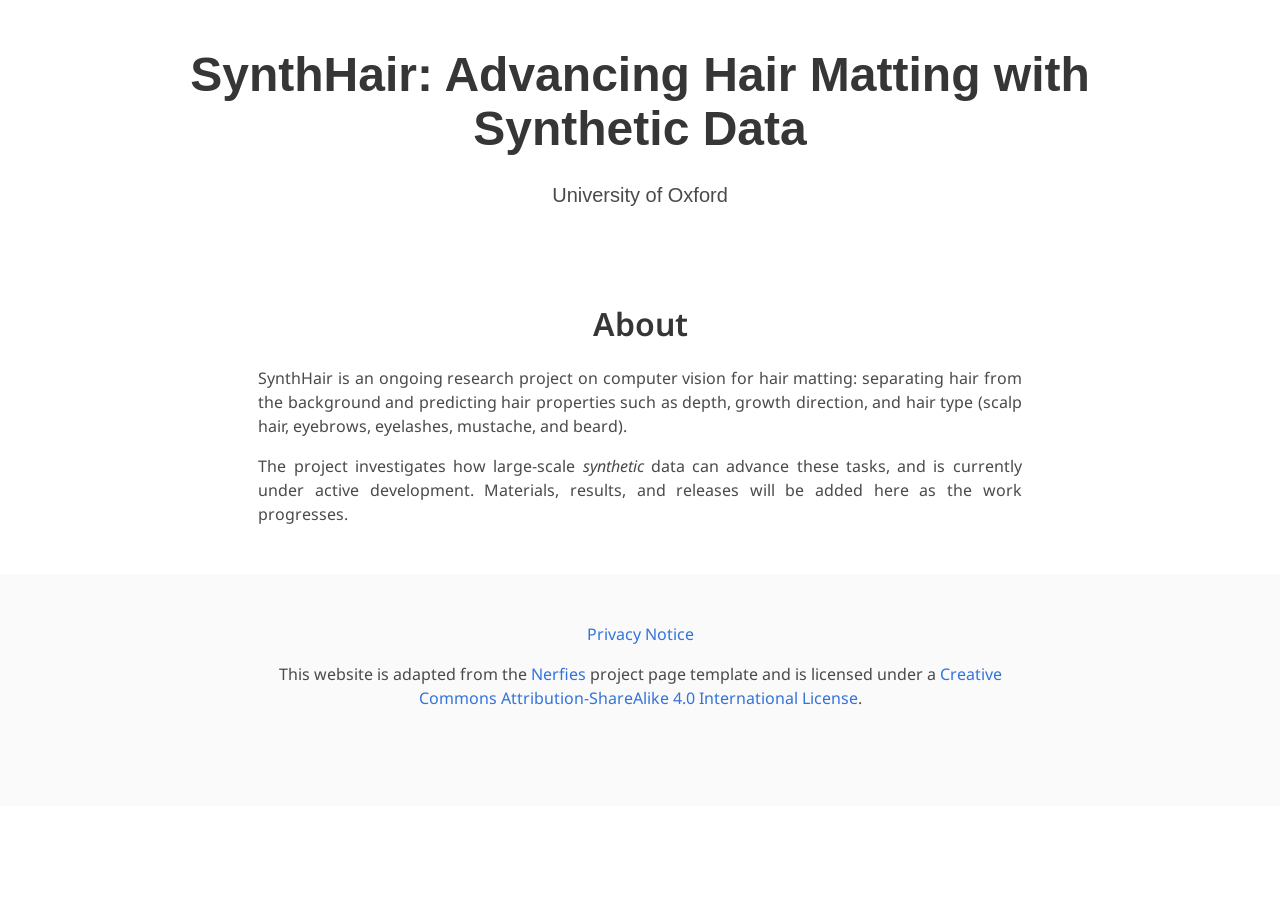
==== index.html @ 021d95e2 "Initial SynthHair project page with privacy notice." ====
<!DOCTYPE html>
<html>
<head>
  <meta charset="utf-8">
  <meta name="description"
        content="SynthHair: Advancing Hair Matting with Synthetic Data. A research project at the University of Oxford.">
  <meta name="keywords" content="SynthHair, Hair Matting, Synthetic Data, Computer Vision">
  <meta name="viewport" content="width=device-width, initial-scale=1">
  <title>SynthHair: Advancing Hair Matting with Synthetic Data</title>

  <link href="https://fonts.googleapis.com/css?family=Google+Sans|Noto+Sans|Castoro"
        rel="stylesheet">

  <link rel="stylesheet" href="./static/css/bulma.min.css">
  <link rel="stylesheet" href="./static/css/fontawesome.all.min.css">
  <link rel="stylesheet" href="./static/css/index.css">

  <script defer src="./static/js/fontawesome.all.min.js"></script>
</head>
<body>

<section class="hero">
  <div class="hero-body">
    <div class="container is-max-desktop">
      <div class="columns is-centered">
        <div class="column has-text-centered">
          <h1 class="title is-1 publication-title">
            SynthHair: Advancing Hair Matting with Synthetic Data
          </h1>
          <div class="is-size-5 publication-authors">
            <span class="author-block">University of Oxford</span>
          </div>
        </div>
      </div>
    </div>
  </div>
</section>

<section class="section">
  <div class="container is-max-desktop">
    <div class="columns is-centered has-text-centered">
      <div class="column is-four-fifths">
        <h2 class="title is-3">About</h2>
        <div class="content has-text-justified">
          <p>
            SynthHair is an ongoing research project on computer vision for hair matting:
            separating hair from the background and predicting hair properties such as
            depth, growth direction, and hair type (scalp hair, eyebrows, eyelashes,
            mustache, and beard).
          </p>
          <p>
            The project investigates how large-scale <em>synthetic</em> data can advance
            these tasks, and is currently under active development. Materials, results,
            and releases will be added here as the work progresses.
          </p>
        </div>
      </div>
    </div>
  </div>
</section>

<footer class="footer">
  <div class="container">
    <div class="columns is-centered">
      <div class="column is-8">
        <div class="content has-text-centered">
          <p>
            <a href="./privacy.html">Privacy Notice</a>
          </p>
          <p>
            This website is adapted from the
            <a href="https://nerfies.github.io">Nerfies</a> project page template
            and is licensed under a
            <a rel="license" href="http://creativecommons.org/licenses/by-sa/4.0/">
              Creative Commons Attribution-ShareAlike 4.0 International License</a>.
          </p>
        </div>
      </div>
    </div>
  </div>
</footer>

</body>
</html>
---- static/css/index.css ----
body {
  font-family: 'Noto Sans', sans-serif;
}


.footer .icon-link {
    font-size: 25px;
    color: #000;
}

.link-block a {
    margin-top: 5px;
    margin-bottom: 5px;
}

.dnerf {
  font-variant: small-caps;
}


.teaser .hero-body {
  padding-top: 0;
  padding-bottom: 3rem;
}

.teaser {
  font-family: 'Google Sans', sans-serif;
}


.publication-title {
}

.publication-banner {
  max-height: parent;

}

.publication-banner video {
  position: relative;
  left: auto;
  top: auto;
  transform: none;
  object-fit: fit;
}

.publication-header .hero-body {
}

.publication-title {
    font-family: 'Google Sans', sans-serif;
}

.publication-authors {
    font-family: 'Google Sans', sans-serif;
}

.publication-venue {
    color: #555;
    width: fit-content;
    font-weight: bold;
}

.publication-awards {
    color: #ff3860;
    width: fit-content;
    font-weight: bolder;
}

.publication-authors {
}

.publication-authors a {
   color: hsl(204, 86%, 53%) !important;
}

.publication-authors a:hover {
    text-decoration: underline;
}

.author-block {
  display: inline-block;
}

.publication-banner img {
}

.publication-authors {
  /*color: #4286f4;*/
}

.publication-video {
    position: relative;
    width: 100%;
    height: 0;
    padding-bottom: 56.25%;

    overflow: hidden;
    border-radius: 10px !important;
}

.publication-video iframe {
    position: absolute;
    top: 0;
    left: 0;
    width: 100%;
    height: 100%;
}

.publication-body img {
}

.results-carousel {
  overflow: hidden;
}

.results-carousel .item {
  margin: 5px;
  overflow: hidden;
  border: 1px solid #bbb;
  border-radius: 10px;
  padding: 0;
  font-size: 0;
}

.results-carousel video {
  margin: 0;
}


.interpolation-panel {
  background: #f5f5f5;
  border-radius: 10px;
}

.interpolation-panel .interpolation-image {
  width: 100%;
  border-radius: 5px;
}

.interpolation-video-column {
}

.interpolation-panel .slider {
  margin: 0 !important;
}

.interpolation-panel .slider {
  margin: 0 !important;
}

#interpolation-image-wrapper {
  width: 100%;
}
#interpolation-image-wrapper img {
  border-radius: 5px;
}
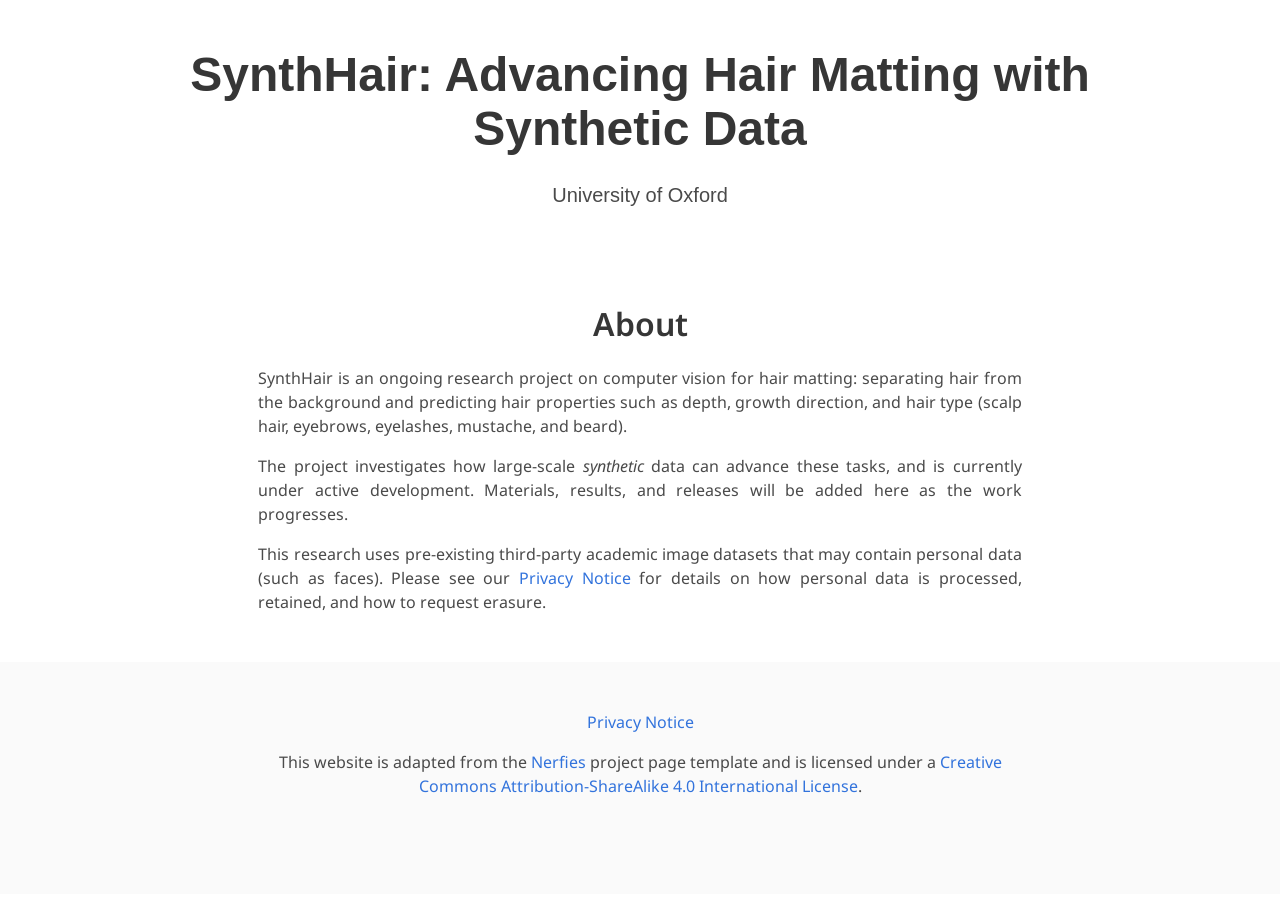
==== commit 2858bc76: "Mention privacy notice in the About section text." ====
--- a/index.html
+++ b/index.html
@@ -53,6 +53,12 @@
             these tasks, and is currently under active development. Materials, results,
             and releases will be added here as the work progresses.
           </p>
+          <p>
+            This research uses pre-existing third-party academic image datasets that may
+            contain personal data (such as faces). Please see our
+            <a href="./privacy.html">Privacy Notice</a> for details on how personal data
+            is processed, retained, and how to request erasure.
+          </p>
         </div>
       </div>
     </div>
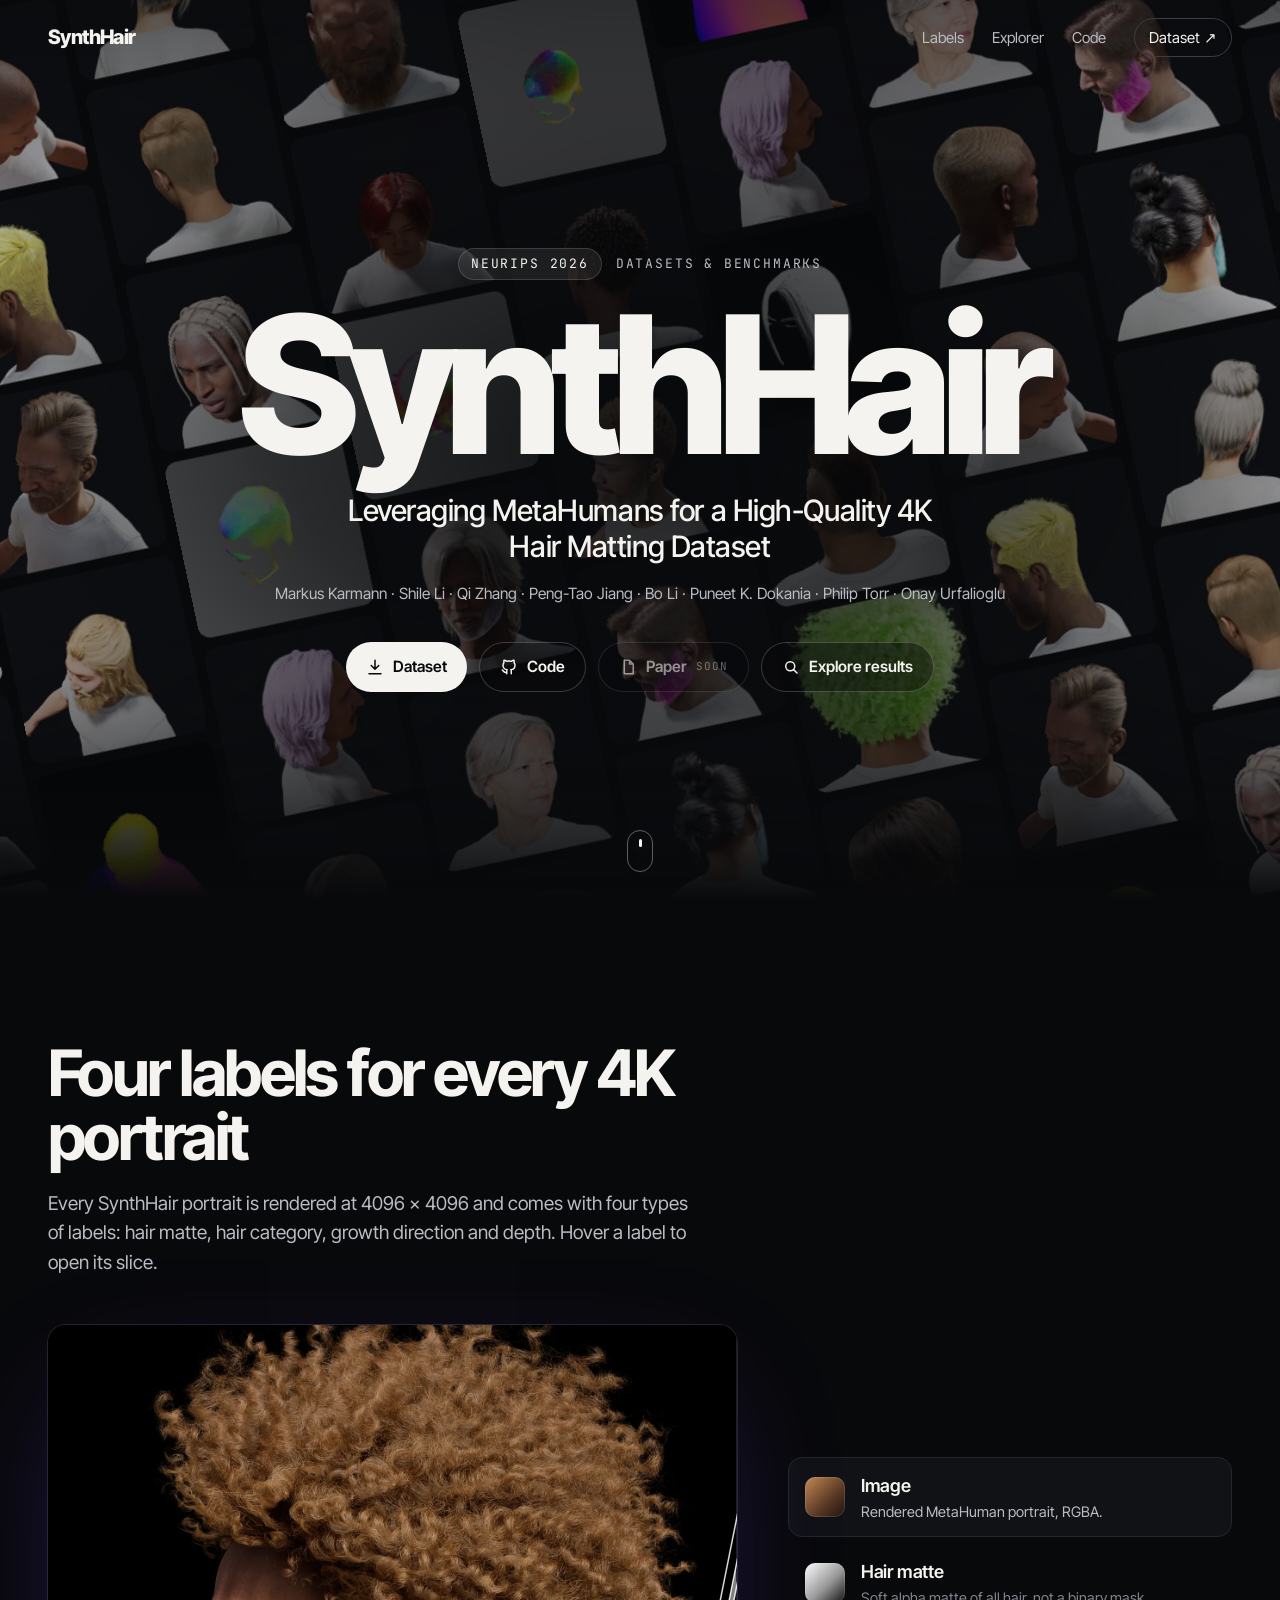
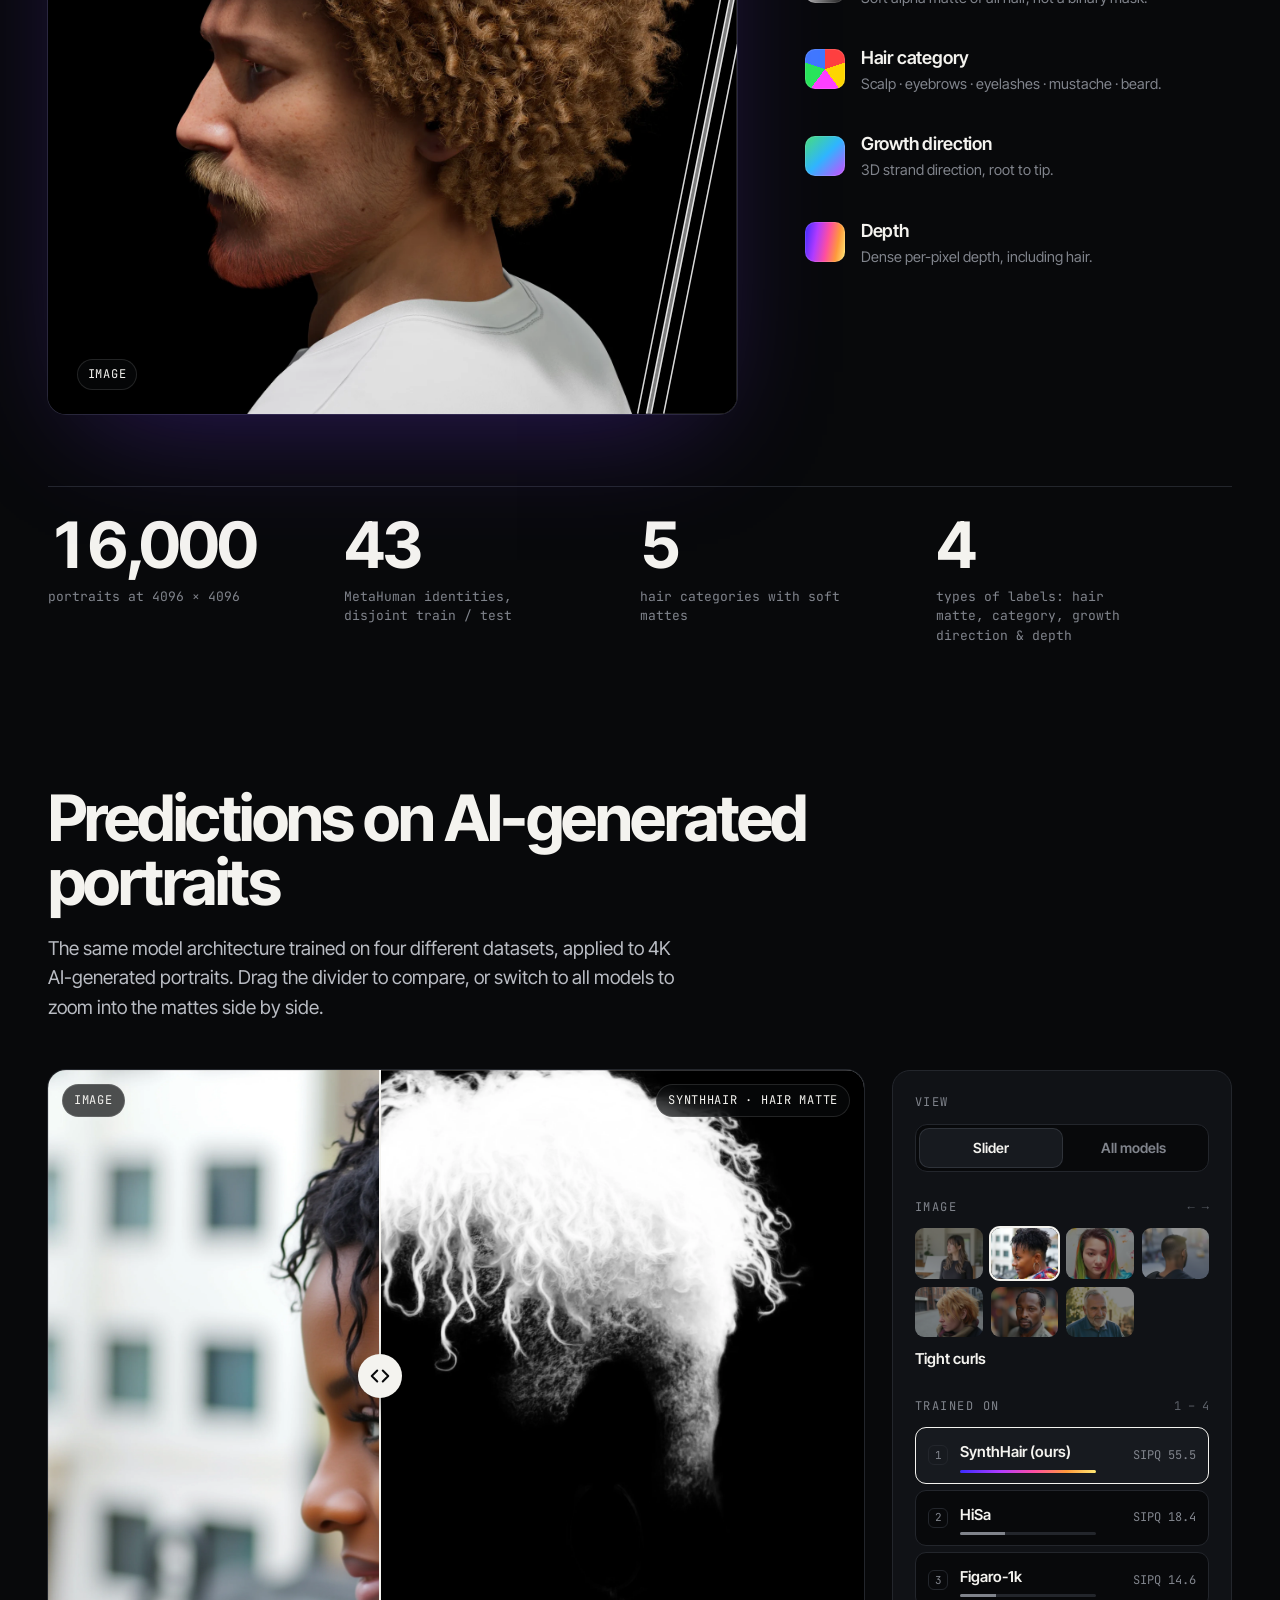
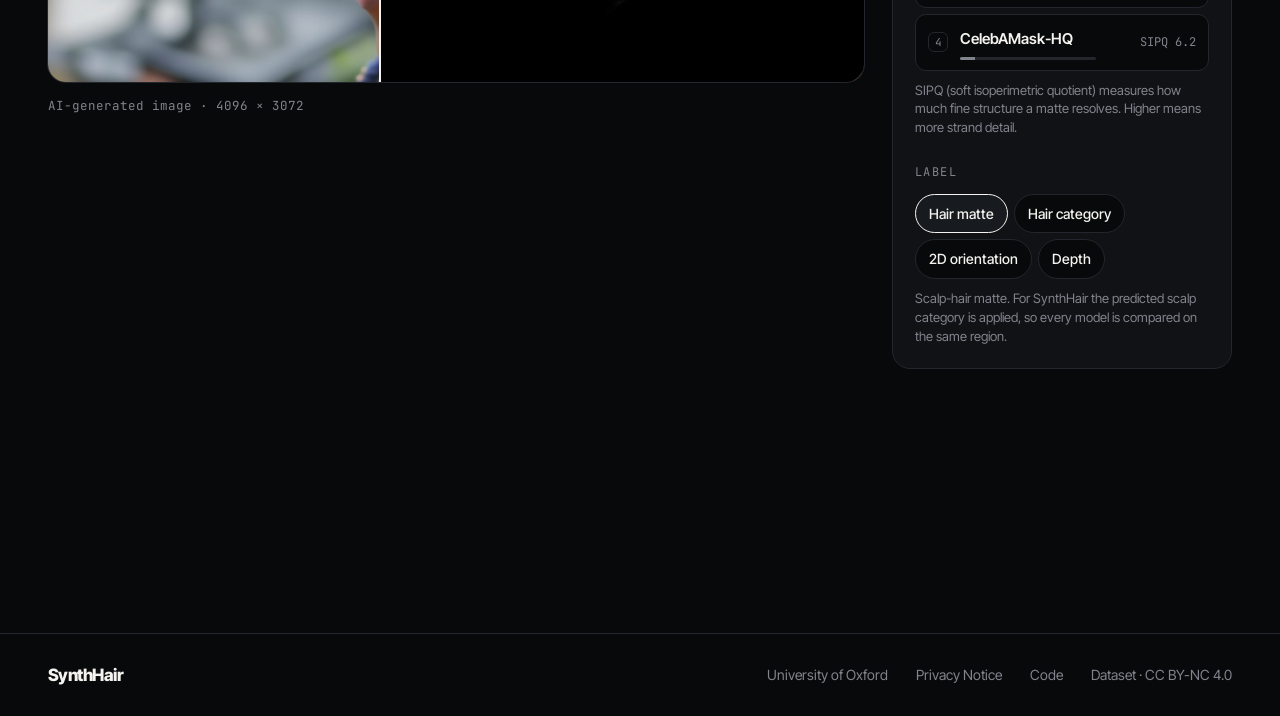
==== commit 499d095d: "Replace placeholder with interactive SynthHair project page. Add animated label slicer, training-dat" ====
--- a/index.html
+++ b/index.html
@@ -1,89 +1,202 @@
 <!DOCTYPE html>
-<html>
+<html lang="en">
 <head>
   <meta charset="utf-8">
+  <meta name="viewport" content="width=device-width, initial-scale=1">
+  <title>SynthHair: Leveraging MetaHumans for a High-Quality 4K Hair Matting Dataset</title>
   <meta name="description"
-        content="SynthHair: Advancing Hair Matting with Synthetic Data. A research project at the University of Oxford.">
-  <meta name="keywords" content="SynthHair, Hair Matting, Synthetic Data, Computer Vision">
-  <meta name="viewport" content="width=device-width, initial-scale=1">
-  <title>SynthHair: Advancing Hair Matting with Synthetic Data</title>
-
-  <link href="https://fonts.googleapis.com/css?family=Google+Sans|Noto+Sans|Castoro"
-        rel="stylesheet">
-
-  <link rel="stylesheet" href="./static/css/bulma.min.css">
-  <link rel="stylesheet" href="./static/css/fontawesome.all.min.css">
-  <link rel="stylesheet" href="./static/css/index.css">
-
-  <script defer src="./static/js/fontawesome.all.min.js"></script>
+        content="SynthHair: 16,000 synthetic 4K portraits with soft hair alpha, hair categories, growth direction and depth labels. A research project at the University of Oxford.">
+  <meta name="keywords" content="SynthHair, Hair Matting, Synthetic Data, MetaHuman, Computer Vision, Dataset">
+  <meta property="og:title" content="SynthHair">
+  <meta property="og:description" content="A high-quality 4K hair matting dataset built from MetaHumans.">
+  <meta property="og:image" content="./static/media/hero/rgb.webp">
+  <meta name="theme-color" content="#08090b">
+  <link rel="icon" href="./static/favicon.svg" type="image/svg+xml">
+
+  <link rel="preload" href="./static/fonts/inter-tight-800.woff2" as="font" type="font/woff2" crossorigin>
+  <link rel="stylesheet" href="./static/css/site.css">
+  <script defer src="./static/media/explorer/manifest.js"></script>
+  <script defer src="./static/js/site.js"></script>
 </head>
 <body>
 
-<section class="hero">
-  <div class="hero-body">
-    <div class="container is-max-desktop">
-      <div class="columns is-centered">
-        <div class="column has-text-centered">
-          <h1 class="title is-1 publication-title">
-            SynthHair: Advancing Hair Matting with Synthetic Data
-          </h1>
-          <div class="is-size-5 publication-authors">
-            <span class="author-block">University of Oxford</span>
+<nav class="nav" id="nav">
+  <a class="nav-brand" href="#top">SynthHair</a>
+  <div class="nav-links">
+    <a href="#frame">Labels</a>
+    <a href="#explorer">Explorer</a>
+    <a href="https://github.com/mkarmann/synth-hair" target="_blank" rel="noopener">Code</a>
+    <a class="nav-cta" href="https://doi.org/10.7910/DVN/KTSTEW" target="_blank" rel="noopener">Dataset ↗</a>
+  </div>
+</nav>
+
+<header class="landing" id="top">
+  <div class="wall" id="wall" aria-hidden="true"></div>
+  <div class="landing-shade" aria-hidden="true"></div>
+
+  <div class="landing-content">
+    <div class="eyebrow reveal">
+      <span class="pill">NeurIPS 2026</span>
+      <span>Datasets &amp; Benchmarks</span>
+    </div>
+    <h1 class="title reveal" style="--d: 80ms">SynthHair</h1>
+    <p class="subtitle reveal" style="--d: 160ms">
+      Leveraging MetaHumans for a High-Quality 4K Hair&nbsp;Matting&nbsp;Dataset
+    </p>
+    <p class="authors reveal" style="--d: 240ms">
+      Markus Karmann · Shile Li · Qi Zhang · Peng-Tao Jiang · Bo Li ·
+      Puneet K. Dokania · Philip Torr · Onay Urfalioglu
+    </p>
+    <div class="actions reveal" style="--d: 320ms">
+      <a class="btn btn-primary" href="https://doi.org/10.7910/DVN/KTSTEW" target="_blank" rel="noopener">
+        <svg viewBox="0 0 24 24" aria-hidden="true"><path d="M12 3v12m0 0-5-5m5 5 5-5M4 21h16"/></svg>
+        Dataset
+      </a>
+      <a class="btn btn-ghost" href="https://github.com/mkarmann/synth-hair" target="_blank" rel="noopener">
+        <svg viewBox="0 0 24 24" aria-hidden="true"><path d="M9 19c-4.3 1.4-4.3-2.5-6-3m12 5v-3.5c0-1 .1-1.4-.5-2 2.8-.3 5.5-1.4 5.5-6a4.6 4.6 0 0 0-1.3-3.2 4.2 4.2 0 0 0-.1-3.2s-1.1-.3-3.5 1.3a12.3 12.3 0 0 0-6.2 0C6.5 2.8 5.4 3.1 5.4 3.1a4.2 4.2 0 0 0-.1 3.2A4.6 4.6 0 0 0 4 9.5c0 4.6 2.7 5.7 5.5 6-.6.6-.6 1.2-.5 2V21"/></svg>
+        Code
+      </a>
+      <span class="btn btn-ghost is-disabled" title="Coming soon">
+        <svg viewBox="0 0 24 24" aria-hidden="true"><path d="M7 3h7l5 5v13H7zM14 3v5h5"/></svg>
+        Paper <small>soon</small>
+      </span>
+      <a class="btn btn-ghost" href="#explorer">
+        <svg viewBox="0 0 24 24" aria-hidden="true"><circle cx="11" cy="11" r="6"/><path d="m20 20-4.5-4.5"/></svg>
+        Explore results
+      </a>
+    </div>
+  </div>
+
+  <a class="scroll-cue" href="#frame" aria-label="Scroll down"><span></span></a>
+</header>
+
+<main>
+
+  <section class="section" id="frame">
+    <div class="section-head">
+      <h2>Four labels for every 4K portrait</h2>
+      <p class="lede">
+        Every SynthHair portrait is rendered at 4096 × 4096 and comes with four types of labels:
+        hair matte, hair category, growth direction and depth. Hover a label to open its slice.
+      </p>
+    </div>
+
+    <div class="frame-grid">
+      <div class="slicer" id="slicer">
+        <img class="slice" data-layer="0" src="./static/media/hero/rgb.webp" alt="Rendered MetaHuman portrait">
+        <img class="slice" data-layer="1" src="./static/media/hero/matte.webp" alt="Hair matte">
+        <img class="slice" data-layer="2" src="./static/media/hero/categories.webp" alt="Hair category mattes">
+        <img class="slice" data-layer="3" src="./static/media/hero/growth.webp" alt="3D hair growth direction">
+        <img class="slice" data-layer="4" src="./static/media/hero/depth.webp" alt="Depth">
+        <svg class="slice-lines" id="slice-lines" viewBox="0 0 100 100" preserveAspectRatio="none" aria-hidden="true"></svg>
+        <div class="slice-tags" id="slice-tags" aria-hidden="true"></div>
+      </div>
+
+      <ol class="legend" id="legend">
+        <li data-layer="0">
+          <span class="legend-swatch sw-rgb"></span>
+          <div><b>Image</b><span>Rendered MetaHuman portrait, RGBA.</span></div>
+        </li>
+        <li data-layer="1">
+          <span class="legend-swatch sw-matte"></span>
+          <div><b>Hair matte</b><span>Soft alpha matte of all hair, not a binary mask.</span></div>
+        </li>
+        <li data-layer="2">
+          <span class="legend-swatch sw-cat"></span>
+          <div><b>Hair category</b><span>Scalp · eyebrows · eyelashes · mustache · beard.</span></div>
+        </li>
+        <li data-layer="3">
+          <span class="legend-swatch sw-growth"></span>
+          <div><b>Growth direction</b><span>3D strand direction, root to tip.</span></div>
+        </li>
+        <li data-layer="4">
+          <span class="legend-swatch sw-depth"></span>
+          <div><b>Depth</b><span>Dense per-pixel depth, including hair.</span></div>
+        </li>
+      </ol>
+    </div>
+
+    <dl class="facts">
+      <div><dt data-count="16000">16,000</dt><dd>portraits at 4096 × 4096</dd></div>
+      <div><dt data-count="43">43</dt><dd>MetaHuman identities, disjoint train / test</dd></div>
+      <div><dt data-count="5">5</dt><dd>hair categories with soft mattes</dd></div>
+      <div><dt data-count="4">4</dt><dd>types of labels: hair matte, category, growth direction &amp; depth</dd></div>
+    </dl>
+  </section>
+
+  <section class="section" id="explorer">
+    <div class="section-head">
+      <h2>Predictions on AI-generated portraits</h2>
+      <p class="lede">
+        The same model architecture trained on four different datasets, applied to 4K AI-generated portraits.
+        Drag the divider to compare, or switch to all models to zoom into the mattes side by side.
+      </p>
+    </div>
+
+    <div class="explorer">
+      <div class="stage-wrap">
+        <div class="stage" id="stage" tabindex="0" aria-label="Prediction viewer">
+          <div class="stage-single" id="stage-single">
+            <img class="stage-img" id="img-base" alt="">
+            <div class="stage-pred" id="pred-clip"><img class="stage-img" id="img-pred" alt=""></div>
+            <div class="divider" id="divider"><span class="divider-knob"><svg viewBox="0 0 24 24"><path d="m9 6-6 6 6 6M15 6l6 6-6 6"/></svg></span></div>
+            <span class="stage-tag tag-left">Image</span>
+            <span class="stage-tag tag-right" id="tag-right">Prediction</span>
           </div>
+          <div class="stage-grid" id="stage-grid"></div>
+          <div class="stage-loading" id="stage-loading"><span></span></div>
+        </div>
+        <div class="stage-caption">
+          <span class="mono" id="caption-meta">AI-generated image · 4096 × 3072</span>
         </div>
       </div>
-    </div>
-  </div>
-</section>
-
-<section class="section">
-  <div class="container is-max-desktop">
-    <div class="columns is-centered has-text-centered">
-      <div class="column is-four-fifths">
-        <h2 class="title is-3">About</h2>
-        <div class="content has-text-justified">
-          <p>
-            SynthHair is an ongoing research project on computer vision for hair matting:
-            separating hair from the background and predicting hair properties such as
-            depth, growth direction, and hair type (scalp hair, eyebrows, eyelashes,
-            mustache, and beard).
-          </p>
-          <p>
-            The project investigates how large-scale <em>synthetic</em> data can advance
-            these tasks, and is currently under active development. Materials, results,
-            and releases will be added here as the work progresses.
-          </p>
-          <p>
-            This research uses pre-existing third-party academic image datasets that may
-            contain personal data (such as faces). Please see our
-            <a href="./privacy.html">Privacy Notice</a> for details on how personal data
-            is processed, retained, and how to request erasure.
-          </p>
-        </div>
-      </div>
-    </div>
-  </div>
-</section>
+
+      <aside class="controls">
+        <div class="control">
+          <div class="control-label">View</div>
+          <div class="segmented" id="view-toggle" role="tablist">
+            <button class="is-active" data-view="single">Slider</button>
+            <button data-view="grid">All models</button>
+          </div>
+        </div>
+
+        <div class="control">
+          <div class="control-label">Image <span class="mono hint">← →</span></div>
+          <div class="thumbs" id="thumbs"></div>
+        </div>
+
+        <div class="control" id="model-control">
+          <div class="control-label">Trained on <span class="mono hint">1 – 4</span></div>
+          <div class="models" id="models"></div>
+          <p class="note">SIPQ (soft isoperimetric quotient) measures how much fine structure a matte resolves. Higher means more strand detail.</p>
+        </div>
+
+        <div class="control" id="label-control">
+          <div class="control-label">Label</div>
+          <div class="chips" id="labels"></div>
+          <p class="note" id="label-note"></p>
+        </div>
+      </aside>
+    </div>
+
+  </section>
+
+  <section class="section section-narrow" id="privacy">
+    <p class="about-small">
+      This research uses pre-existing third-party academic image datasets that may contain personal
+      data (such as faces). Please see our <a href="./privacy.html">Privacy Notice</a> for details on how
+      personal data is processed, retained, and how to request erasure.
+    </p>
+  </section>
+
+</main>
 
 <footer class="footer">
-  <div class="container">
-    <div class="columns is-centered">
-      <div class="column is-8">
-        <div class="content has-text-centered">
-          <p>
-            <a href="./privacy.html">Privacy Notice</a>
-          </p>
-          <p>
-            This website is adapted from the
-            <a href="https://nerfies.github.io">Nerfies</a> project page template
-            and is licensed under a
-            <a rel="license" href="http://creativecommons.org/licenses/by-sa/4.0/">
-              Creative Commons Attribution-ShareAlike 4.0 International License</a>.
-          </p>
-        </div>
-      </div>
-    </div>
-  </div>
+  <span class="nav-brand">SynthHair</span>
+  <span>University of Oxford</span>
+  <a href="./privacy.html">Privacy Notice</a>
+  <a href="https://github.com/mkarmann/synth-hair" target="_blank" rel="noopener">Code</a>
+  <a href="https://doi.org/10.7910/DVN/KTSTEW" target="_blank" rel="noopener">Dataset · CC BY-NC 4.0</a>
 </footer>
 
 </body>
--- a/static/css/site.css
+++ b/static/css/site.css
@@ -0,0 +1,303 @@
+@font-face { font-family: "Inter Tight"; font-weight: 400; font-display: swap; src: url(../fonts/inter-tight-400.woff2) format("woff2"); }
+@font-face { font-family: "Inter Tight"; font-weight: 500; font-display: swap; src: url(../fonts/inter-tight-500.woff2) format("woff2"); }
+@font-face { font-family: "Inter Tight"; font-weight: 600; font-display: swap; src: url(../fonts/inter-tight-600.woff2) format("woff2"); }
+@font-face { font-family: "Inter Tight"; font-weight: 700; font-display: swap; src: url(../fonts/inter-tight-700.woff2) format("woff2"); }
+@font-face { font-family: "Inter Tight"; font-weight: 800; font-display: swap; src: url(../fonts/inter-tight-800.woff2) format("woff2"); }
+@font-face { font-family: "JetBrains Mono"; font-weight: 400; font-display: swap; src: url(../fonts/jetbrains-mono-400.woff2) format("woff2"); }
+@font-face { font-family: "JetBrains Mono"; font-weight: 500; font-display: swap; src: url(../fonts/jetbrains-mono-500.woff2) format("woff2"); }
+
+:root {
+  --sans: "Inter Tight", "Helvetica Neue", Arial, sans-serif;
+  --mono: "JetBrains Mono", ui-monospace, Menlo, monospace;
+  --night: #08090b;
+  --night-2: #101216;
+  --night-3: #171a1f;
+  --line: #23262c;
+  --bone: #f4f3ef;
+  --text-2: #b9bcc3;
+  --grey: #80848c;
+  --c-scalp: #ff4040; --c-brows: #ffd600; --c-lashes: #ff40ff; --c-mustache: #28e65a; --c-beard: #4078ff;
+  --depth-grad: linear-gradient(100deg, #3a2bff 0%, #b23cff 30%, #ff4fa0 55%, #ff9a3c 78%, #ffe873 100%);
+  --radius: 18px;
+  --ease: cubic-bezier(.2, .7, .1, 1);
+}
+
+* { box-sizing: border-box; }
+html { scroll-behavior: smooth; background: var(--night); }
+body {
+  margin: 0; color: var(--bone); background: var(--night);
+  font-family: var(--sans); font-size: 17px; line-height: 1.55;
+  -webkit-font-smoothing: antialiased; font-feature-settings: "ss01", "cv11";
+}
+img { display: block; max-width: 100%; }
+a { color: inherit; }
+button { font: inherit; color: inherit; }
+em { font-style: normal; }
+.mono { font-family: var(--mono); }
+::selection { background: var(--c-scalp); color: #fff; }
+
+/* ---------- Nav ---------- */
+.nav {
+  position: fixed; inset: 0 0 auto 0; z-index: 50;
+  display: flex; align-items: center; justify-content: space-between;
+  padding: 18px clamp(20px, 4vw, 48px);
+  transition: background .4s, backdrop-filter .4s, border-color .4s, padding .4s;
+  border-bottom: 1px solid transparent;
+}
+.nav.is-scrolled {
+  background: rgba(8, 9, 11, .72); backdrop-filter: blur(14px) saturate(1.4);
+  -webkit-backdrop-filter: blur(14px) saturate(1.4);
+  border-color: var(--line); padding-top: 12px; padding-bottom: 12px;
+}
+.nav-brand { font-weight: 800; letter-spacing: -.03em; font-size: 20px; text-decoration: none; }
+.nav-links { display: flex; gap: 28px; align-items: center; font-size: 15px; }
+.nav-links a { text-decoration: none; color: var(--text-2); transition: color .2s; }
+.nav-links a:hover { color: var(--bone); }
+.nav-links .nav-cta { color: var(--bone); padding: 7px 14px; border: 1px solid #3a3d44; border-radius: 999px; }
+.nav-links .nav-cta:hover { border-color: var(--bone); }
+
+/* ---------- Landing ---------- */
+.landing {
+  position: relative; min-height: 100svh; overflow: hidden;
+  display: grid; place-items: center; isolation: isolate;
+}
+.wall {
+  position: absolute; inset: -30% -20%; z-index: -2;
+  display: flex; gap: 10px; justify-content: center;
+  transform: rotate(-12deg) scale(1.05);
+  opacity: 0; transition: opacity 1.6s ease;
+}
+.wall.is-ready { opacity: 1; }
+.wall-col { flex: 0 0 auto; width: var(--tile); }
+.wall-col-inner { animation: drift var(--dur) linear infinite; animation-direction: var(--dir); will-change: transform; }
+@keyframes drift { from { transform: translateY(0); } to { transform: translateY(-50%); } }
+.tile { position: relative; width: var(--tile); height: var(--tile); margin-bottom: 10px; border-radius: 12px; overflow: hidden; background: #0c0d10; }
+.tile img { position: absolute; inset: 0; width: 100%; height: 100%; object-fit: cover; visibility: hidden; }
+.tile img.is-cur { visibility: visible; z-index: 1; }
+.tile img.is-next { visibility: visible; z-index: 2; clip-path: inset(0 100% 0 0); }
+.tile img.is-next.is-wiping { transition: clip-path 1.1s var(--ease); clip-path: inset(0 0 0 0); }
+.tile::after {
+  content: ""; position: absolute; top: 0; bottom: 0; width: 2px; left: var(--wipe, -4px);
+  background: rgba(255, 255, 255, .9); box-shadow: 0 0 18px rgba(255, 255, 255, .6); opacity: 0;
+}
+.tile.is-wiping::after { opacity: 1; animation: wipe-line 1.1s var(--ease) forwards; }
+@keyframes wipe-line { from { left: 0; } 90% { opacity: 1; } to { left: 100%; opacity: 0; } }
+
+.landing-shade {
+  position: absolute; inset: 0; z-index: -1; pointer-events: none;
+  background:
+    radial-gradient(ellipse 60% 55% at 50% 50%, rgba(8, 9, 11, .92) 0%, rgba(8, 9, 11, .72) 45%, rgba(8, 9, 11, .25) 100%),
+    linear-gradient(to bottom, rgba(8, 9, 11, .55), transparent 25%, transparent 70%, var(--night) 100%);
+}
+.landing-content { text-align: center; padding: 120px 24px 80px; max-width: 1100px; }
+.eyebrow {
+  display: inline-flex; gap: 14px; align-items: center; font-family: var(--mono); font-size: 13px;
+  letter-spacing: .14em; text-transform: uppercase; color: var(--text-2);
+}
+.eyebrow > span { white-space: nowrap; }
+.pill { padding: 5px 12px; border-radius: 999px; background: rgba(255, 255, 255, .08); border: 1px solid rgba(255, 255, 255, .14); color: var(--bone); }
+.title {
+  margin: 22px 0 0; font-weight: 800; letter-spacing: -.06em; line-height: .86;
+  font-size: clamp(76px, 15vw, 220px);
+}
+.subtitle { margin: 26px auto 0; max-width: 820px; font-size: clamp(20px, 2.3vw, 30px); font-weight: 500; letter-spacing: -.015em; line-height: 1.2; }
+.authors { margin: 18px auto 0; max-width: 760px; color: var(--text-2); font-size: 15.5px; }
+.actions { margin-top: 36px; display: flex; gap: 12px; justify-content: center; flex-wrap: wrap; }
+.btn {
+  display: inline-flex; align-items: center; gap: 9px; padding: 12px 20px; border-radius: 999px;
+  font-weight: 600; font-size: 15.5px; text-decoration: none; transition: transform .2s var(--ease), background .2s, border-color .2s;
+}
+.btn svg { width: 18px; height: 18px; fill: none; stroke: currentColor; stroke-width: 2; stroke-linecap: round; stroke-linejoin: round; }
+.btn small { font-family: var(--mono); font-size: 11px; font-weight: 400; letter-spacing: .08em; text-transform: uppercase; opacity: .7; }
+.btn-primary { background: var(--bone); color: var(--night); }
+.btn-primary:hover { transform: translateY(-2px); }
+.btn-ghost { border: 1px solid rgba(255, 255, 255, .2); background: rgba(8, 9, 11, .4); backdrop-filter: blur(6px); }
+.btn-ghost:hover { border-color: var(--bone); transform: translateY(-2px); }
+.btn.is-disabled { opacity: .55; cursor: default; }
+.btn.is-disabled:hover { transform: none; border-color: rgba(255, 255, 255, .2); }
+
+.scroll-cue { position: absolute; bottom: 28px; left: 50%; translate: -50% 0; width: 26px; height: 42px; border: 1.5px solid rgba(255, 255, 255, .35); border-radius: 14px; }
+.scroll-cue span { position: absolute; left: 50%; top: 8px; width: 3px; height: 8px; margin-left: -1.5px; border-radius: 2px; background: var(--bone); animation: cue 1.8s ease-in-out infinite; }
+@keyframes cue { 0% { opacity: 0; transform: translateY(0); } 30% { opacity: 1; } 100% { opacity: 0; transform: translateY(14px); } }
+
+.reveal { opacity: 0; transform: translateY(18px); animation: rise .9s var(--ease) forwards; animation-delay: var(--d, 0ms); }
+@keyframes rise { to { opacity: 1; transform: none; } }
+
+/* ---------- Sections ---------- */
+.section { max-width: 1320px; margin: 0 auto; padding: clamp(80px, 11vw, 150px) clamp(20px, 4vw, 48px) 0; }
+.section-narrow { max-width: 860px; }
+#privacy { padding-top: clamp(48px, 6vw, 80px); }
+.section-head { max-width: 780px; margin-bottom: 48px; }
+h2 { margin: 0; font-size: clamp(36px, 5vw, 64px); font-weight: 700; letter-spacing: -.04em; line-height: 1; }
+.lede { margin: 20px 0 0; color: var(--text-2); font-size: 19px; max-width: 640px; }
+
+.in-view { opacity: 0; transform: translateY(26px); transition: opacity 1s var(--ease), transform 1s var(--ease); }
+.in-view.is-visible { opacity: 1; transform: none; }
+
+/* ---------- Slicer ---------- */
+.frame-grid { display: grid; grid-template-columns: minmax(0, 1.55fr) minmax(260px, 1fr); gap: clamp(24px, 4vw, 64px); align-items: center; }
+.slicer {
+  position: relative; aspect-ratio: 1; border-radius: var(--radius); overflow: hidden; background: #000;
+  box-shadow: 0 40px 120px -40px rgba(120, 60, 255, .35), 0 0 0 1px var(--line);
+  cursor: crosshair; touch-action: pan-y;
+  width: min(100%, calc(100svh - 120px)); justify-self: center;
+}
+.slice { position: absolute; inset: 0; width: 100%; height: 100%; object-fit: cover; user-select: none; -webkit-user-drag: none; }
+.slice-lines { position: absolute; inset: 0; width: 100%; height: 100%; pointer-events: none; }
+.slice-lines line { stroke: rgba(255, 255, 255, .85); stroke-width: 1.5px; vector-effect: non-scaling-stroke; }
+.slice-tags { position: absolute; inset: 0; pointer-events: none; }
+.slice-tag {
+  position: absolute; bottom: 3.5%; translate: 8px 0; white-space: nowrap;
+  font-family: var(--mono); font-size: 12px; letter-spacing: .06em; text-transform: uppercase;
+  padding: 5px 10px; border-radius: 999px; background: rgba(8, 9, 11, .72); backdrop-filter: blur(8px);
+  border: 1px solid rgba(255, 255, 255, .12); transition: opacity .3s;
+}
+
+.legend { list-style: none; margin: 0; padding: 0; display: grid; gap: 6px; }
+.legend li {
+  display: grid; grid-template-columns: 40px 1fr; gap: 16px; align-items: center; padding: 14px 16px;
+  border-radius: 14px; border: 1px solid transparent; cursor: pointer; transition: background .25s, border-color .25s;
+}
+.legend li:hover, .legend li.is-active { background: var(--night-2); border-color: var(--line); }
+.legend b { display: block; font-size: 18px; font-weight: 600; letter-spacing: -.01em; }
+.legend li div span { display: block; color: var(--grey); font-size: 14.5px; line-height: 1.4; margin-top: 2px; }
+.legend li.is-active div span { color: var(--text-2); }
+.legend-swatch { width: 40px; height: 40px; border-radius: 10px; box-shadow: inset 0 0 0 1px rgba(255, 255, 255, .12); }
+.sw-rgb { background: linear-gradient(135deg, #c48a52, #5b3a24 60%, #1d140f); }
+.sw-matte { background: linear-gradient(135deg, #fff, #9a9a9a 55%, #111); }
+.sw-cat { background: conic-gradient(var(--c-scalp) 0 20%, var(--c-brows) 0 40%, var(--c-lashes) 0 60%, var(--c-mustache) 0 80%, var(--c-beard) 0); }
+.sw-growth { background: linear-gradient(135deg, #47e07a, #2fb6ff 50%, #d04bff); }
+.sw-depth { background: var(--depth-grad); }
+
+.facts { margin: 72px 0 0; display: grid; grid-template-columns: repeat(4, 1fr); border-top: 1px solid var(--line); }
+.facts > div { padding: 26px 24px 0 0; }
+.facts dt { font-size: clamp(40px, 5vw, 68px); font-weight: 700; letter-spacing: -.05em; line-height: 1; font-variant-numeric: tabular-nums; }
+.facts dd { margin: 10px 0 0; font-family: var(--mono); font-size: 13px; color: var(--grey); line-height: 1.5; max-width: 220px; }
+
+/* ---------- Explorer ---------- */
+.explorer { display: grid; grid-template-columns: minmax(0, 1fr) 340px; gap: 28px; align-items: start; }
+.stage-wrap { position: sticky; top: 84px; }
+.stage {
+  position: relative; aspect-ratio: 4 / 3; border-radius: var(--radius); overflow: hidden; background: #000;
+  box-shadow: 0 0 0 1px var(--line); outline: none; user-select: none; touch-action: pan-y;
+}
+.stage:not(.is-grid) { cursor: ew-resize; }
+.stage:focus-visible { box-shadow: 0 0 0 2px var(--bone); }
+.stage-single, .stage-grid { position: absolute; inset: 0; }
+.stage-img { position: absolute; inset: 0; width: 100%; height: 100%; object-fit: cover; -webkit-user-drag: none; }
+.stage-pred { position: absolute; inset: 0; clip-path: inset(0 0 0 var(--split, 50%)); }
+.divider { position: absolute; top: 0; bottom: 0; left: var(--split, 50%); width: 2px; margin-left: -1px; background: var(--bone); cursor: ew-resize; z-index: 3; }
+.divider::before { content: ""; position: absolute; inset: 0 -14px; }
+.divider-knob {
+  position: absolute; top: 50%; left: 50%; translate: -50% -50%; width: 44px; height: 44px; border-radius: 50%;
+  background: var(--bone); color: var(--night); display: grid; place-items: center; box-shadow: 0 8px 30px rgba(0, 0, 0, .5);
+  transition: transform .2s var(--ease);
+}
+.divider:hover .divider-knob, .stage.is-dragging .divider-knob { transform: scale(1.1); }
+.divider-knob svg { width: 22px; height: 22px; fill: none; stroke: currentColor; stroke-width: 2.2; stroke-linecap: round; stroke-linejoin: round; }
+.stage-tag {
+  position: absolute; top: 14px; z-index: 2; font-family: var(--mono); font-size: 12px; letter-spacing: .06em; text-transform: uppercase;
+  padding: 6px 11px; border-radius: 999px; background: rgba(8, 9, 11, .7); backdrop-filter: blur(8px); border: 1px solid rgba(255, 255, 255, .12);
+  pointer-events: none;
+}
+.tag-left { left: 14px; }
+.tag-right { right: 14px; }
+
+.stage-grid { display: none; grid-template-columns: 1fr 1fr; grid-template-rows: 1fr 1fr; gap: 3px; background: var(--night); }
+.stage.is-grid .stage-single { display: none; }
+.stage.is-grid .stage-grid { display: grid; }
+.grid-cell { position: relative; overflow: hidden; background: #000; }
+.grid-cell img { position: absolute; inset: 0; width: 100%; height: 100%; object-fit: cover; }
+.grid-cell .stage-tag { top: 10px; left: 10px; font-size: 11px; }
+.grid-cell .sipq { position: absolute; left: 10px; bottom: 10px; font-family: var(--mono); font-size: 11px; color: var(--text-2); pointer-events: none; }
+.grid-cell.is-ours .stage-tag { border-color: rgba(255, 255, 255, .5); }
+
+.grid-loupe { position: absolute; z-index: 4; width: 150px; height: 150px; margin: -75px 0 0 -75px; border-radius: 50%; pointer-events: none; opacity: 0; transition: opacity .18s; box-shadow: 0 0 0 2px var(--bone), 0 14px 40px rgba(0, 0, 0, .6); background-repeat: no-repeat; background-color: #000; }
+.grid-cell.is-loupe .grid-loupe { opacity: 1; }
+
+.stage-loading { position: absolute; inset: auto 0 0 0; height: 3px; z-index: 6; opacity: 0; transition: opacity .3s; overflow: hidden; }
+.stage-loading.is-on { opacity: 1; }
+.stage-loading span { position: absolute; inset: 0; width: 40%; background: var(--depth-grad); animation: load 1s ease-in-out infinite; }
+@keyframes load { from { transform: translateX(-100%); } to { transform: translateX(260%); } }
+
+.stage-caption { display: flex; gap: 18px; justify-content: space-between; margin-top: 14px; font-size: 14px; color: var(--grey); }
+.stage-caption .mono { font-size: 12.5px; white-space: nowrap; }
+
+.controls { display: grid; gap: 26px; padding: 22px; border-radius: var(--radius); background: var(--night-2); border: 1px solid var(--line); }
+.control-label { display: flex; justify-content: space-between; font-family: var(--mono); font-size: 12px; letter-spacing: .12em; text-transform: uppercase; color: var(--grey); margin-bottom: 12px; }
+.hint { letter-spacing: 0; color: #5b5f67; }
+.note { margin: 10px 0 0; font-size: 13px; color: var(--grey); line-height: 1.45; }
+.note:empty { display: none; }
+
+.segmented { display: grid; grid-template-columns: 1fr 1fr; padding: 4px; border-radius: 12px; background: var(--night); border: 1px solid var(--line); position: relative; }
+.segmented button { padding: 8px 10px; border: 0; background: none; border-radius: 9px; cursor: pointer; color: var(--grey); font-weight: 600; font-size: 14px; transition: color .2s, background .2s; }
+.segmented button.is-active { background: var(--night-3); color: var(--bone); box-shadow: 0 0 0 1px #2f333a; }
+
+.thumbs { display: grid; grid-template-columns: repeat(4, 1fr); gap: 8px; }
+.thumb { position: relative; aspect-ratio: 4 / 3; padding: 0; border: 0; border-radius: 9px; overflow: hidden; cursor: pointer; background: #000; opacity: .55; transition: opacity .2s, transform .2s var(--ease); }
+.thumb img { width: 100%; height: 100%; object-fit: cover; }
+.thumb:hover { opacity: .9; }
+.thumb.is-active { opacity: 1; box-shadow: 0 0 0 2px var(--bone); }
+.thumb-title { margin-top: 10px; font-weight: 600; font-size: 15px; }
+
+.models { display: grid; gap: 6px; }
+.model {
+  display: grid; grid-template-columns: 22px 1fr auto; gap: 10px; align-items: center; padding: 10px 12px;
+  border-radius: 11px; border: 1px solid var(--line); background: var(--night); cursor: pointer; text-align: left;
+  transition: border-color .2s, background .2s;
+}
+.model:hover { border-color: #3a3e46; }
+.model.is-active { border-color: var(--bone); background: var(--night-3); }
+.model .key { font-family: var(--mono); font-size: 11px; color: var(--grey); width: 20px; height: 20px; display: grid; place-items: center; border-radius: 6px; border: 1px solid var(--line); }
+.model .name { font-weight: 600; font-size: 15px; }
+.model .score { font-family: var(--mono); font-size: 12px; color: var(--grey); text-align: right; min-width: 90px; }
+.model .bar { display: block; height: 3px; border-radius: 2px; margin-top: 5px; background: var(--line); position: relative; overflow: hidden; }
+.model .bar::after { content: ""; position: absolute; inset: 0 auto 0 0; width: calc(var(--v) * 100%); background: var(--grey); transition: width .5s var(--ease); }
+.model.is-ours .bar::after { background: var(--depth-grad); }
+
+.chips { display: flex; flex-wrap: wrap; gap: 6px; }
+.chip { display: inline-flex; align-items: center; gap: 8px; padding: 8px 13px; border-radius: 999px; border: 1px solid var(--line); background: var(--night); cursor: pointer; font-size: 14px; font-weight: 500; transition: border-color .2s, background .2s, opacity .2s; }
+.chip:hover { border-color: #3a3e46; }
+.chip.is-active { border-color: var(--bone); background: var(--night-3); }
+.chip.is-unavailable { opacity: .4; }
+.chip i { width: 12px; height: 12px; border-radius: 50%; }
+.cat-legend { display: flex; flex-wrap: wrap; gap: 6px 14px; margin-top: 10px; font-size: 12.5px; color: var(--text-2); }
+.cat-legend span { display: inline-flex; align-items: center; gap: 6px; }
+.cat-legend i { width: 9px; height: 9px; border-radius: 50%; }
+
+
+/* ---------- About & footer ---------- */
+.about-small { color: var(--grey); font-size: 15px; margin: 0; }
+.about-small a { color: var(--text-2); }
+
+.footer {
+  margin-top: clamp(80px, 11vw, 150px); padding: 28px clamp(20px, 4vw, 48px); border-top: 1px solid var(--line);
+  display: flex; gap: 28px; flex-wrap: wrap; align-items: center; font-size: 14px; color: var(--grey);
+}
+.footer .nav-brand { font-size: 17px; color: var(--bone); margin-right: auto; }
+.footer a { text-decoration: none; }
+.footer a:hover { color: var(--bone); }
+
+/* ---------- Responsive ---------- */
+@media (max-width: 980px) {
+  .frame-grid, .explorer { grid-template-columns: 1fr; }
+  .stage-wrap { position: relative; top: 0; }
+  .legend { grid-template-columns: 1fr 1fr; }
+  .facts { grid-template-columns: 1fr 1fr; row-gap: 28px; }
+  .thumbs { grid-template-columns: repeat(7, 1fr); }
+}
+@media (max-width: 640px) {
+  .nav-links a:not(.nav-cta) { display: none; }
+  .legend { grid-template-columns: 1fr; }
+  .thumbs { grid-template-columns: repeat(4, 1fr); }
+  .stage-caption { flex-direction: column; gap: 4px; }
+  .slice-tag { font-size: 10px; padding: 3px 7px; }
+  .eyebrow { font-size: 11px; gap: 10px; letter-spacing: .1em; }
+  .stage-tag { font-size: 10px; padding: 4px 8px; top: 10px; }
+  .tag-left { left: 10px; } .tag-right { right: 10px; }
+}
+@media (prefers-reduced-motion: reduce) {
+  *, *::before, *::after { animation-duration: .01ms !important; animation-iteration-count: 1 !important; transition-duration: .01ms !important; }
+  html { scroll-behavior: auto; }
+}
+
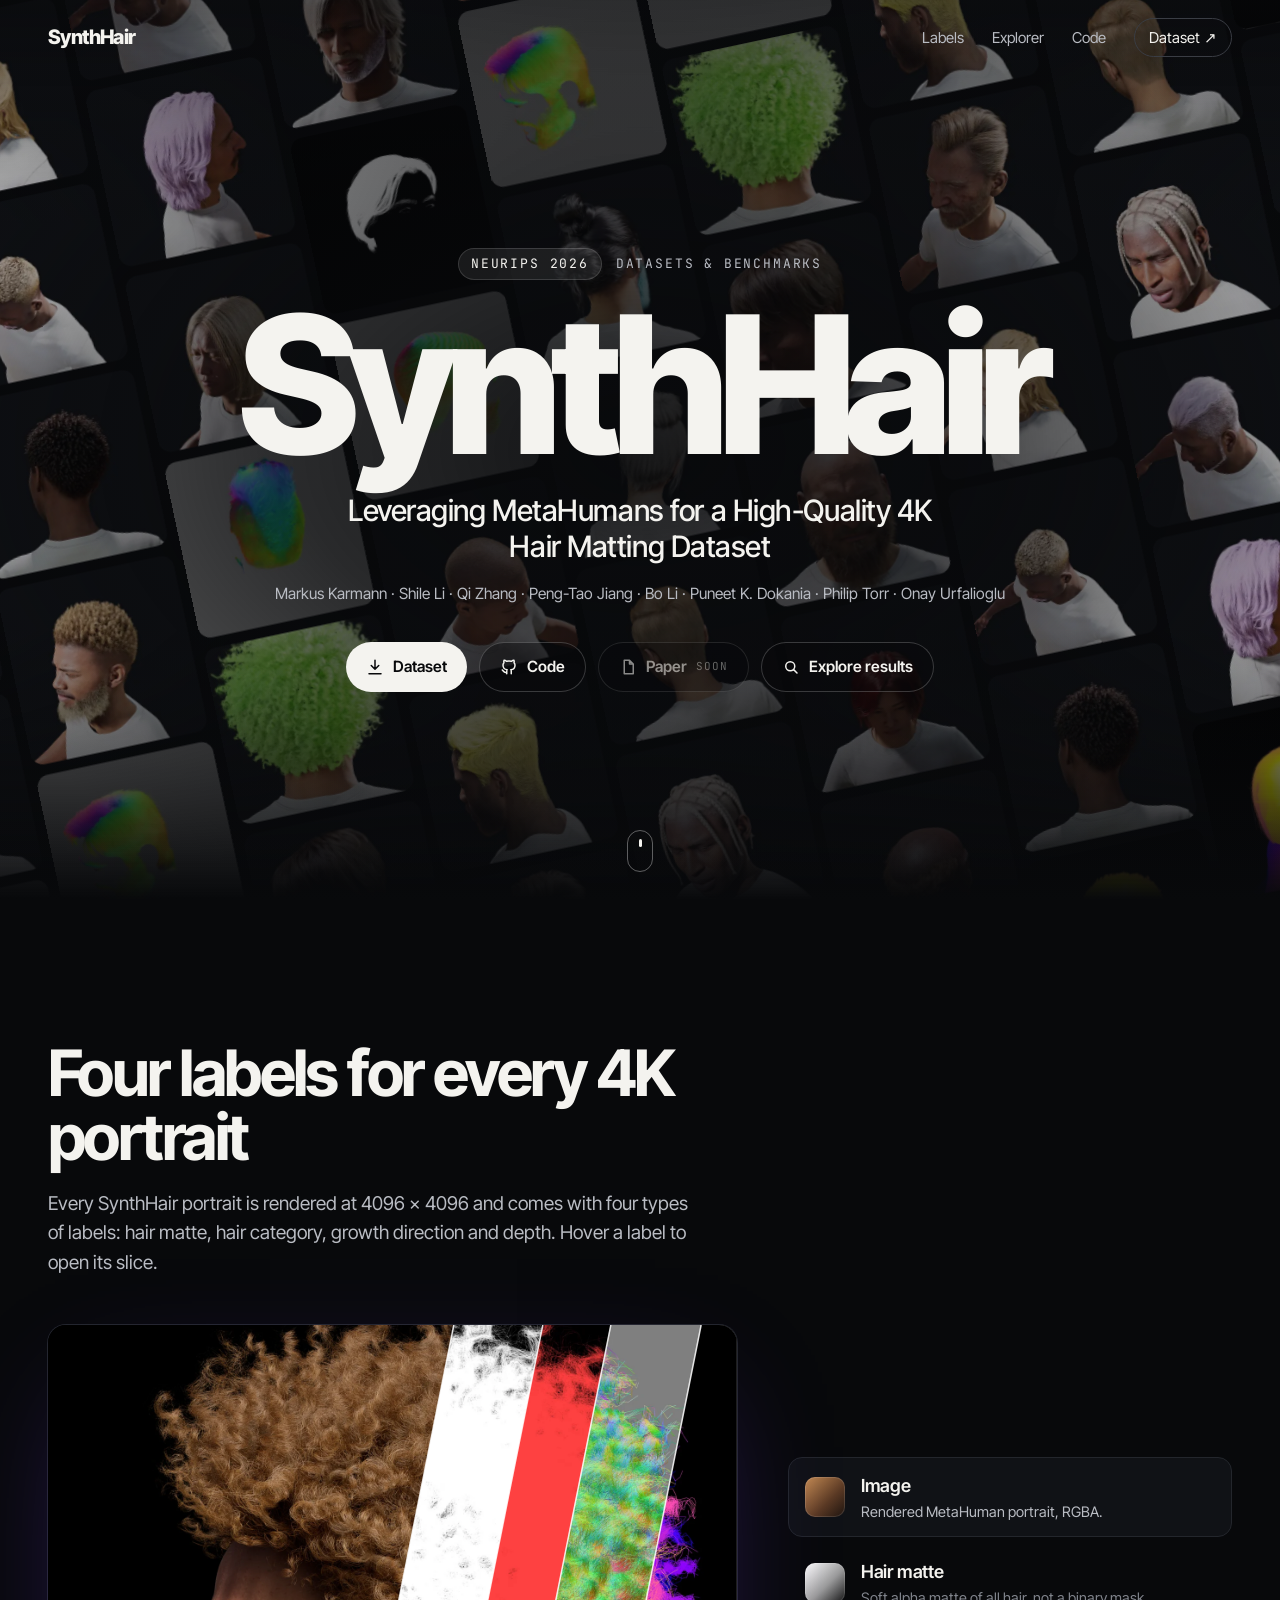
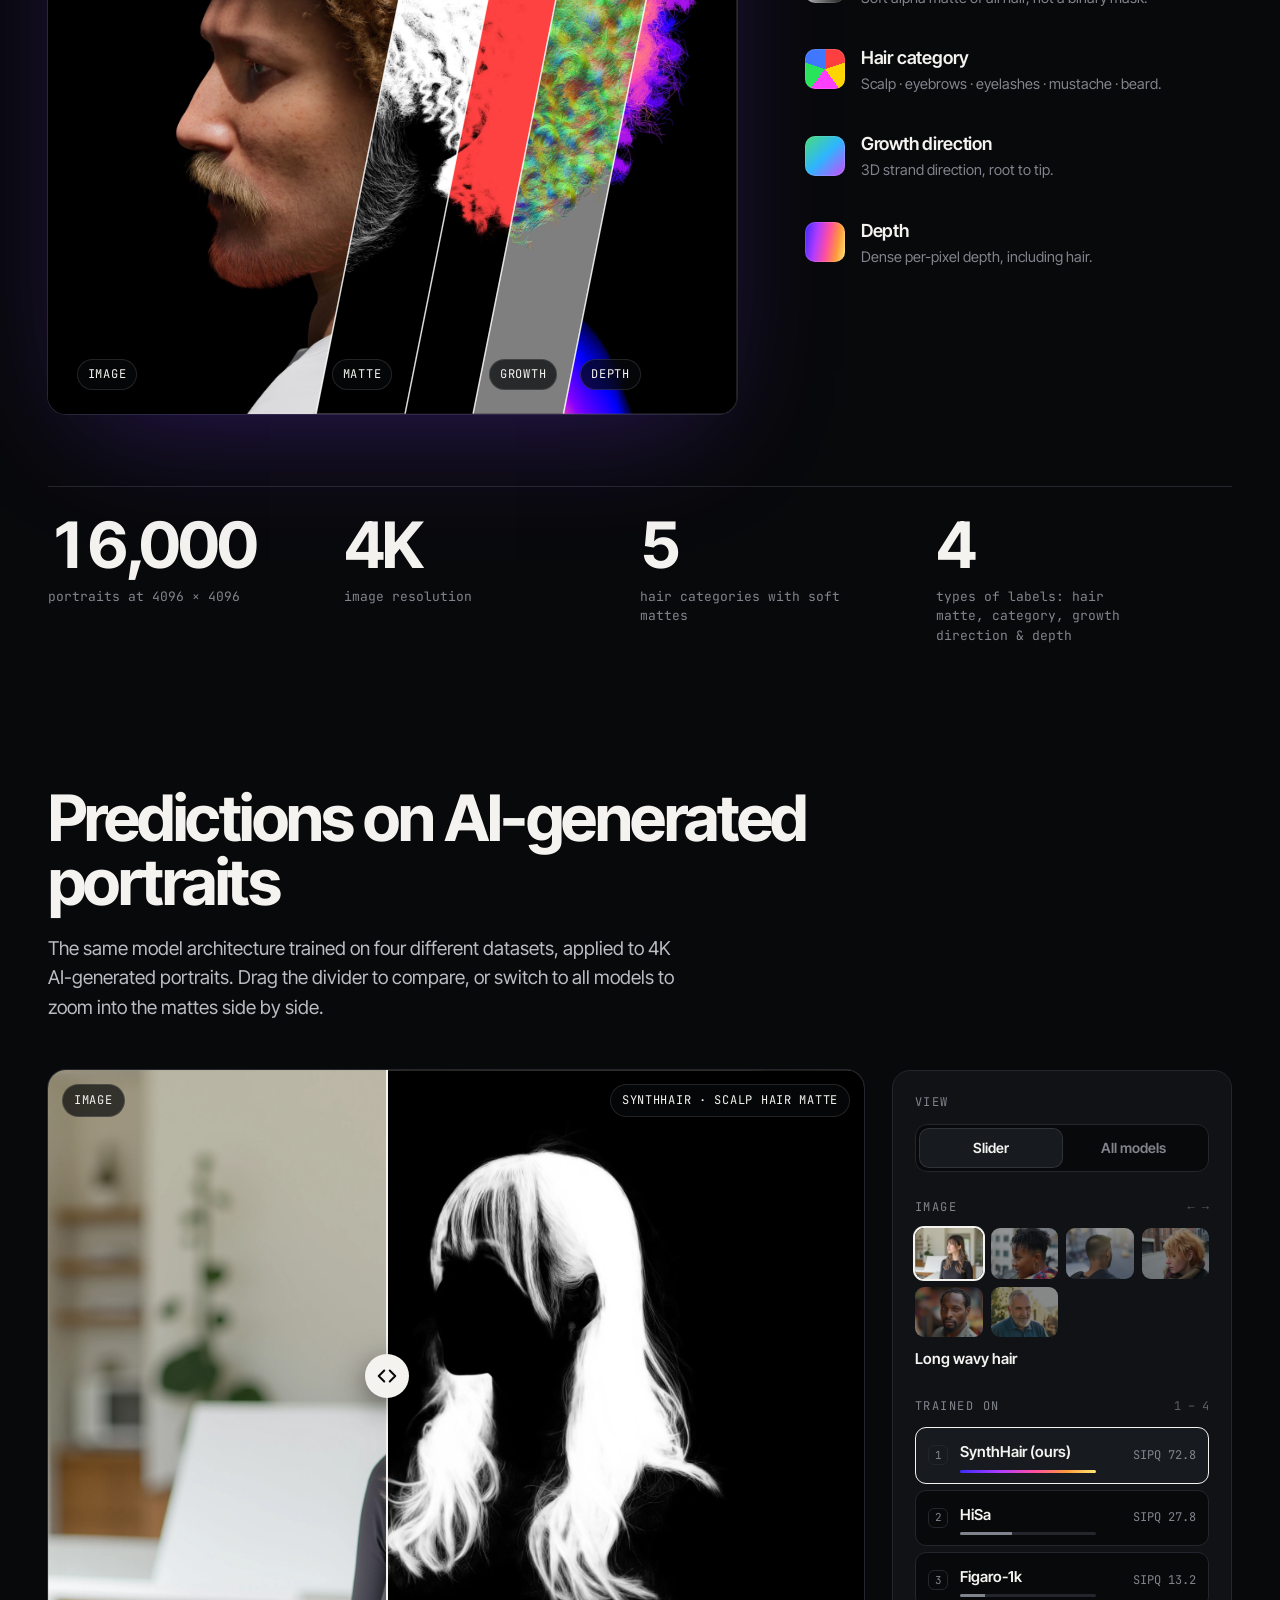
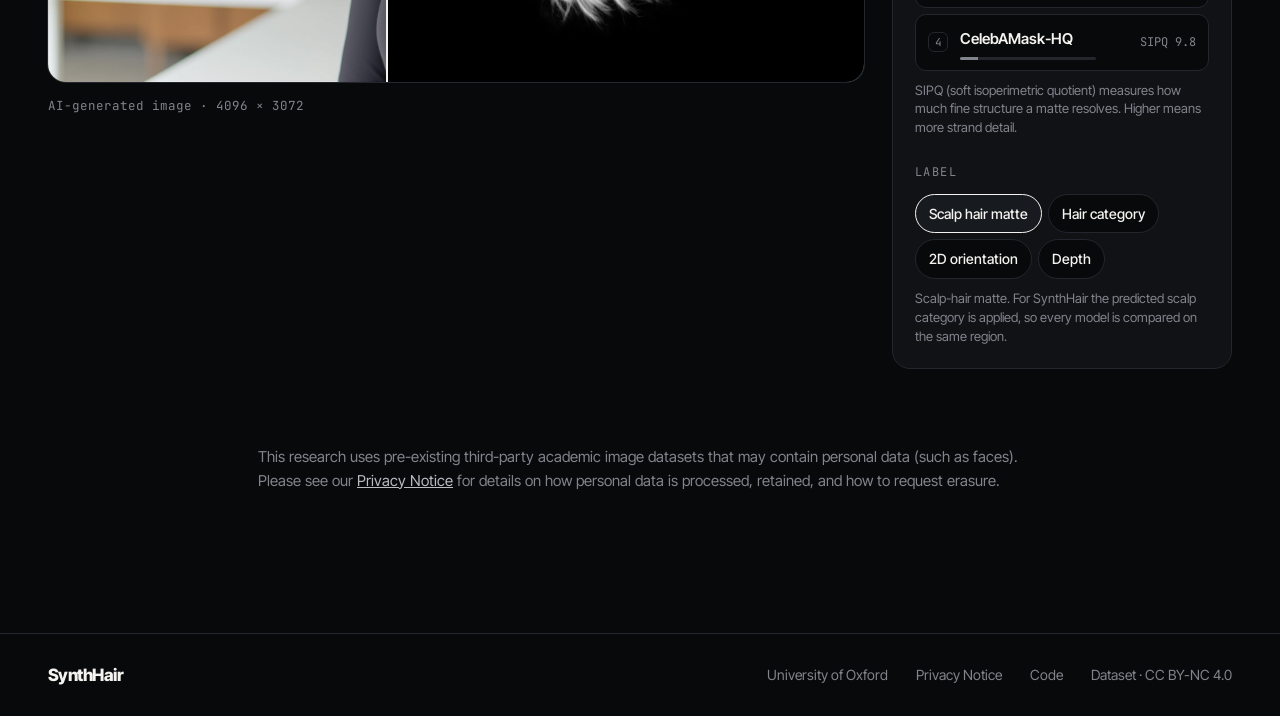
==== commit 0c3ea8ee: "Project page: 4K resolution fact, rename/remove explorer examples, default to first example" ====
--- a/index.html
+++ b/index.html
@@ -118,7 +118,7 @@
 
     <dl class="facts">
       <div><dt data-count="16000">16,000</dt><dd>portraits at 4096 × 4096</dd></div>
-      <div><dt data-count="43">43</dt><dd>MetaHuman identities, disjoint train / test</dd></div>
+      <div><dt>4K</dt><dd>image resolution</dd></div>
       <div><dt data-count="5">5</dt><dd>hair categories with soft mattes</dd></div>
       <div><dt data-count="4">4</dt><dd>types of labels: hair matte, category, growth direction &amp; depth</dd></div>
     </dl>
